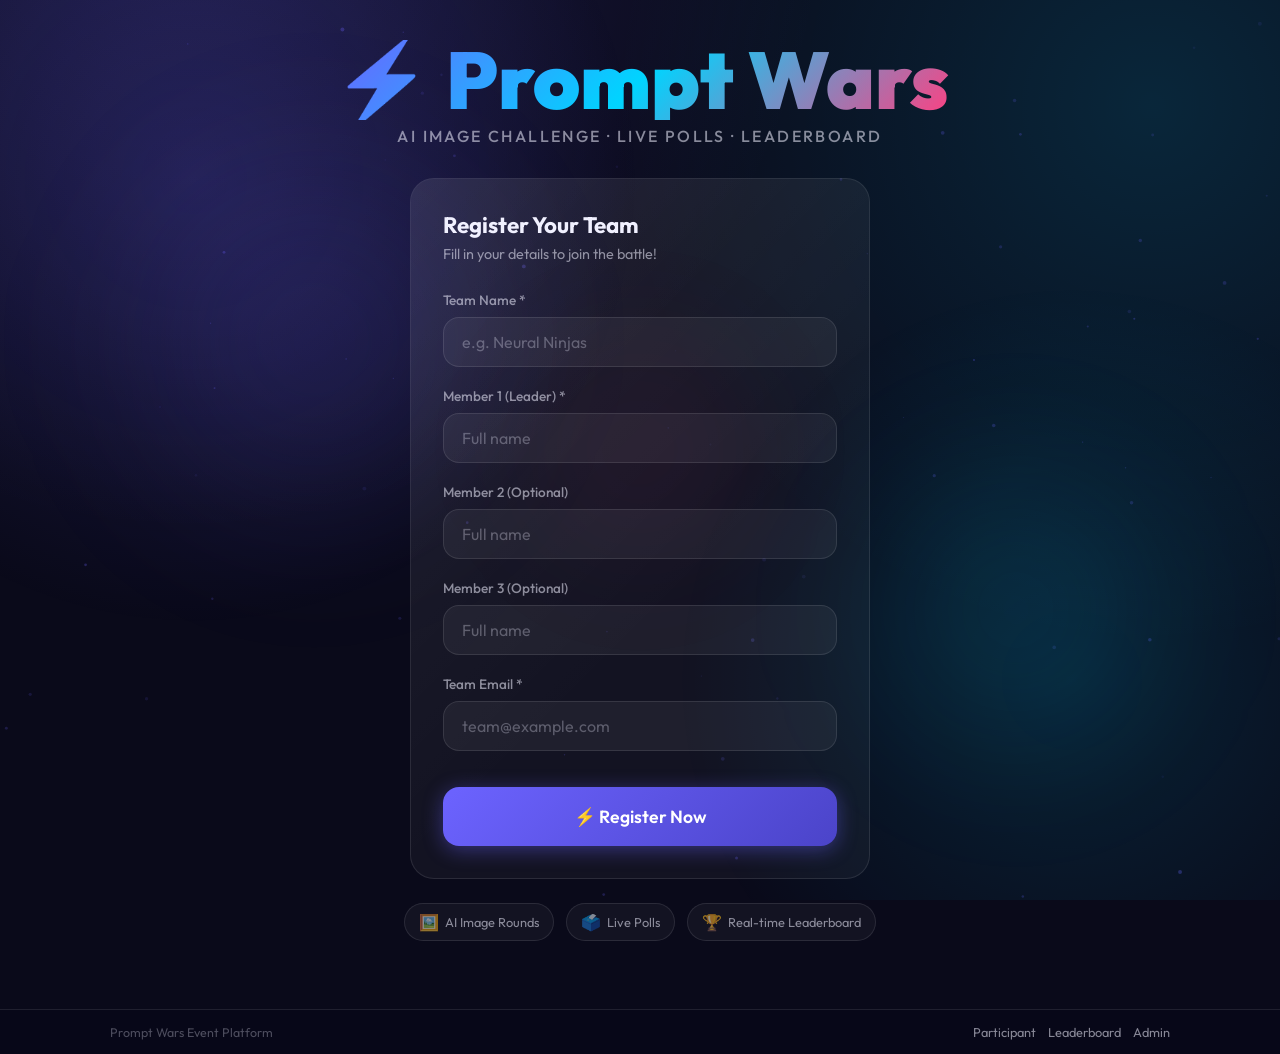
==== index.html @ 33228e89 "Merge pull request #1 from satyam01rajput/aditya align frontend and Apps Script API for end-to-end e" ====
<!DOCTYPE html>
<html lang="en">
<head>
  <meta charset="UTF-8" />
  <meta name="viewport" content="width=device-width, initial-scale=1.0" />
  <title>Prompt Wars — Register</title>
  <meta name="description" content="Register your team for Prompt Wars — the ultimate AI image and poll challenge at your college fest." />
  <link rel="stylesheet" href="assets/css/style.css" />
  <style>
    .hero-section {
      min-height: 100vh;
      display: flex;
      flex-direction: column;
      align-items: center;
      justify-content: center;
      padding: 40px 20px;
    }
    .logo-wrapper {
      margin-bottom: 32px;
      animation: fadeInDown 0.7s cubic-bezier(0.4,0,0.2,1) both;
    }
    .logo-title {
      font-size: clamp(2.8rem, 8vw, 5rem);
      font-weight: 900;
      line-height: 1;
      text-align: center;
      animation: glitch 6s ease-in-out infinite;
      background: linear-gradient(135deg, #6C63FF, #00D4FF 50%, #FF4081);
      -webkit-background-clip: text;
      -webkit-text-fill-color: transparent;
      background-clip: text;
    }
    .logo-sub {
      text-align: center;
      color: var(--text-muted);
      font-size: 1rem;
      margin-top: 6px;
      letter-spacing: 0.15em;
      text-transform: uppercase;
      font-weight: 500;
    }
    .register-card {
      width: 100%;
      max-width: 460px;
      animation: fadeInUp 0.7s 0.2s cubic-bezier(0.4,0,0.2,1) both;
    }
    .card-title {
      font-size: 1.4rem;
      font-weight: 700;
      margin-bottom: 6px;
    }
    .card-subtitle {
      color: var(--text-muted);
      font-size: 0.9rem;
      margin-bottom: 28px;
    }
    .returning-notice {
      padding: 14px 18px;
      border-radius: var(--radius);
      background: rgba(0,212,255,0.08);
      border: 1px solid rgba(0,212,255,0.25);
      color: var(--accent);
      font-size: 0.88rem;
      margin-bottom: 20px;
      display: none;
    }
    .success-card {
      text-align: center;
      display: none;
    }
    .success-icon {
      font-size: 4rem;
      margin-bottom: 16px;
      display: block;
      animation: scaleIn 0.5s cubic-bezier(0.4,0,0.2,1) both;
    }
    .success-team {
      font-size: 1.5rem;
      font-weight: 800;
      background: linear-gradient(135deg, var(--success), var(--accent));
      -webkit-background-clip: text;
      -webkit-text-fill-color: transparent;
      background-clip: text;
    }
    .dots-loader {
      display: flex;
      gap: 6px;
      justify-content: center;
      margin-top: 8px;
    }
    .dots-loader span {
      width: 6px; height: 6px;
      border-radius: 50%;
      background: var(--text-muted);
      animation: dotBounce 1.2s ease-in-out infinite;
    }
    .dots-loader span:nth-child(2) { animation-delay: 0.2s; }
    .dots-loader span:nth-child(3) { animation-delay: 0.4s; }
    @keyframes dotBounce {
      0%, 80%, 100% { transform: scale(0.6); opacity: 0.4; }
      40% { transform: scale(1); opacity: 1; }
    }
    .features-row {
      display: flex;
      gap: 12px;
      justify-content: center;
      flex-wrap: wrap;
      margin-top: 24px;
      animation: fadeIn 0.7s 0.6s both;
    }
    .feature-chip {
      display: flex;
      align-items: center;
      gap: 6px;
      padding: 8px 14px;
      border-radius: 100px;
      background: var(--surface);
      border: 1px solid var(--border);
      font-size: 0.8rem;
      color: var(--text-muted);
    }
    .feature-chip span { font-size: 1rem; }
  </style>
</head>
<body>
  <canvas id="particles-canvas"></canvas>
  <div class="bg-mesh"></div>
  <div class="bg-orb bg-orb-1"></div>
  <div class="bg-orb bg-orb-2"></div>
  <div class="bg-orb bg-orb-3"></div>
  <canvas id="confetti-canvas"></canvas>

  <div class="page-content hero-section">
    <div class="logo-wrapper">
      <h1 class="logo-title">⚡ Prompt Wars</h1>
      <p class="logo-sub">AI Image Challenge · Live Polls · Leaderboard</p>
    </div>

    <!-- Registration Card -->
    <div class="register-card">
      <div class="glass-card" id="register-form-card">
        <h2 class="card-title">Register Your Team</h2>
        <p class="card-subtitle">Fill in your details to join the battle!</p>

        <div class="returning-notice" id="returning-notice">
          ℹ️ This email is already registered. Please use the device you originally registered on.
        </div>

        <form id="register-form" autocomplete="off">
          <div class="form-group">
            <label for="team-name">Team Name *</label>
            <input type="text" id="team-name" class="form-input" placeholder="e.g. Neural Ninjas" required maxlength="50" />
          </div>
          <div class="form-group">
            <label for="member1">Member 1 (Leader) *</label>
            <input type="text" id="member1" class="form-input" placeholder="Full name" required maxlength="60" />
          </div>
          <div class="form-group">
            <label for="member2">Member 2 (Optional)</label>
            <input type="text" id="member2" class="form-input" placeholder="Full name" maxlength="60" />
          </div>
          <div class="form-group">
            <label for="member3">Member 3 (Optional)</label>
            <input type="text" id="member3" class="form-input" placeholder="Full name" maxlength="60" />
          </div>
          <div class="form-group">
            <label for="email">Team Email *</label>
            <input type="email" id="email" class="form-input" placeholder="team@example.com" required maxlength="100" />
            <div class="dots-loader hidden" id="email-checking">
              <span></span><span></span><span></span>
            </div>
          </div>

          <button type="submit" class="btn btn-primary btn-full btn-lg mt-4" id="submit-btn">
            <span id="btn-text">⚡ Register Now</span>
            <div class="spinner hidden" id="btn-spinner"></div>
          </button>
        </form>
      </div>

      <!-- Success Card -->
      <div class="glass-card success-card" id="success-card">
        <span class="success-icon">🎉</span>
        <p class="text-muted text-sm mb-2">Welcome to Prompt Wars!</p>
        <p class="success-team" id="success-team-name">Team Alpha</p>
        <p class="text-muted mt-3 mb-6" style="font-size:0.9rem">You're all set! Redirecting you to the event…</p>
        <div class="progress-bar">
          <div class="progress-fill" id="redirect-progress" style="width:0%"></div>
        </div>
      </div>
    </div>

    <div class="features-row">
      <div class="feature-chip"><span>🖼️</span> AI Image Rounds</div>
      <div class="feature-chip"><span>🗳️</span> Live Polls</div>
      <div class="feature-chip"><span>🏆</span> Real-time Leaderboard</div>
    </div>
  </div>

  <footer class="site-footer">
    <div class="site-footer-inner">
      <p class="site-footer-copy">Prompt Wars Event Platform</p>
      <div class="site-footer-links">
        <a href="participant.html">Participant</a>
        <a href="leaderboard.html">Leaderboard</a>
        <a href="admin.html">Admin</a>
      </div>
    </div>
  </footer>

  <script src="assets/js/config.js"></script>
  <script src="assets/js/utils.js"></script>
  <script>
    // ── Particles ────────────────────────────────────────────
    (function() {
      const canvas = document.getElementById('particles-canvas');
      const ctx = canvas.getContext('2d');
      let particles = [];
      function resize() { canvas.width = window.innerWidth; canvas.height = window.innerHeight; }
      window.addEventListener('resize', resize);
      resize();
      for (let i = 0; i < 70; i++) {
        particles.push({
          x: Math.random() * canvas.width,
          y: Math.random() * canvas.height,
          r: Math.random() * 1.5 + 0.5,
          dx: (Math.random() - 0.5) * 0.3,
          dy: (Math.random() - 0.5) * 0.3,
          o: Math.random() * 0.5 + 0.1
        });
      }
      function draw() {
        ctx.clearRect(0, 0, canvas.width, canvas.height);
        particles.forEach(p => {
          ctx.beginPath();
          ctx.arc(p.x, p.y, p.r, 0, Math.PI * 2);
          ctx.fillStyle = `rgba(108,99,255,${p.o})`;
          ctx.fill();
          p.x += p.dx; p.y += p.dy;
          if (p.x < 0 || p.x > canvas.width)  p.dx *= -1;
          if (p.y < 0 || p.y > canvas.height) p.dy *= -1;
        });
        requestAnimationFrame(draw);
      }
      draw();
    })();

    // ── Confetti ─────────────────────────────────────────────
    function launchConfetti() {
      const canvas = document.getElementById('confetti-canvas');
      const ctx = canvas.getContext('2d');
      canvas.width = window.innerWidth;
      canvas.height = window.innerHeight;
      const pieces = [];
      const colors = ['#6C63FF','#00D4FF','#FF4081','#00E676','#FFD600'];
      for (let i = 0; i < 120; i++) {
        pieces.push({
          x: canvas.width / 2,
          y: canvas.height / 2,
          vx: (Math.random() - 0.5) * 12,
          vy: (Math.random() - 1.5) * 10,
          r: Math.random() * 6 + 3,
          color: colors[Math.floor(Math.random() * colors.length)],
          rot: Math.random() * 360,
          rspeed: (Math.random() - 0.5) * 10,
          life: 1
        });
      }
      function animate() {
        ctx.clearRect(0, 0, canvas.width, canvas.height);
        let alive = false;
        pieces.forEach(p => {
          if (p.life <= 0) return;
          p.y += p.vy; p.vy += 0.25;
          p.x += p.vx; p.vx *= 0.99;
          p.rot += p.rspeed;
          p.life -= 0.012;
          ctx.save();
          ctx.globalAlpha = Math.max(0, p.life);
          ctx.translate(p.x, p.y);
          ctx.rotate(p.rot * Math.PI / 180);
          ctx.fillStyle = p.color;
          ctx.fillRect(-p.r / 2, -p.r / 2, p.r, p.r * 2.5);
          ctx.restore();
          if (p.life > 0) alive = true;
        });
        if (alive) requestAnimationFrame(animate);
        else ctx.clearRect(0, 0, canvas.width, canvas.height);
      }
      animate();
    }

    // ── Registration Logic ────────────────────────────────────
    window.addEventListener('DOMContentLoaded', () => {
      // If already registered, go to participant
      if (isRegistered()) {
        window.location.href = 'participant.html';
        return;
      }

      const form = document.getElementById('register-form');
      const emailInput = document.getElementById('email');
      const submitBtn = document.getElementById('submit-btn');
      const btnText = document.getElementById('btn-text');
      const btnSpinner = document.getElementById('btn-spinner');
      const returningNotice = document.getElementById('returning-notice');
      const emailChecking = document.getElementById('email-checking');

      // Email check on blur
      let emailCheckTimer;
      emailInput.addEventListener('blur', async () => {
        const email = emailInput.value.trim().toLowerCase();
        if (!email || !email.includes('@')) return;
        emailChecking.classList.remove('hidden');
        clearTimeout(emailCheckTimer);
        emailCheckTimer = setTimeout(async () => {
          const res = await callAPI({ action: 'checkEmail', email });
          emailChecking.classList.add('hidden');
          if (res.success && res.exists) {
            returningNotice.style.display = 'block';
            returningNotice.style.animation = 'fadeInUp 0.4s both';
          } else {
            returningNotice.style.display = 'none';
          }
        }, 400);
      });

      form.addEventListener('submit', async (e) => {
        e.preventDefault();
        const teamName  = document.getElementById('team-name').value.trim();
        const member1   = document.getElementById('member1').value.trim();
        const member2   = document.getElementById('member2').value.trim();
        const member3   = document.getElementById('member3').value.trim();
        const email     = emailInput.value.trim().toLowerCase();

        if (!teamName || !member1 || !email) {
          showToast(getErrorMessage('MISSING_FIELDS'), 'error');
          return;
        }

        // Loading state
        submitBtn.disabled = true;
        btnText.textContent = 'Registering…';
        btnSpinner.classList.remove('hidden');

        const res = await callAPI({ action: 'register', teamName, member1, member2, member3, email });

        if (res.success) {
          localStorage.setItem('pw_teamId',    res.teamId);
          localStorage.setItem('pw_authToken', res.authToken);
          localStorage.setItem('pw_email',     email);
          localStorage.setItem('pw_teamName',  teamName);

          // Show success
          document.getElementById('register-form-card').style.display = 'none';
          const successCard = document.getElementById('success-card');
          successCard.style.display = 'block';
          successCard.style.animation = 'scaleIn 0.5s cubic-bezier(0.4,0,0.2,1)';
          document.getElementById('success-team-name').textContent = teamName;
          launchConfetti();

          // Progress bar redirect
          let pct = 0;
          const pBar = document.getElementById('redirect-progress');
          const iv = setInterval(() => {
            pct += 2;
            pBar.style.width = pct + '%';
            if (pct >= 100) { clearInterval(iv); window.location.href = 'participant.html'; }
          }, 60);
        } else {
          submitBtn.disabled = false;
          btnText.textContent = '⚡ Register Now';
          btnSpinner.classList.add('hidden');
          showToast(getErrorMessage(res.error), 'error');
        }
      });
    });
  </script>
</body>
</html>
---- assets/css/style.css ----
@import url("../../style.css");
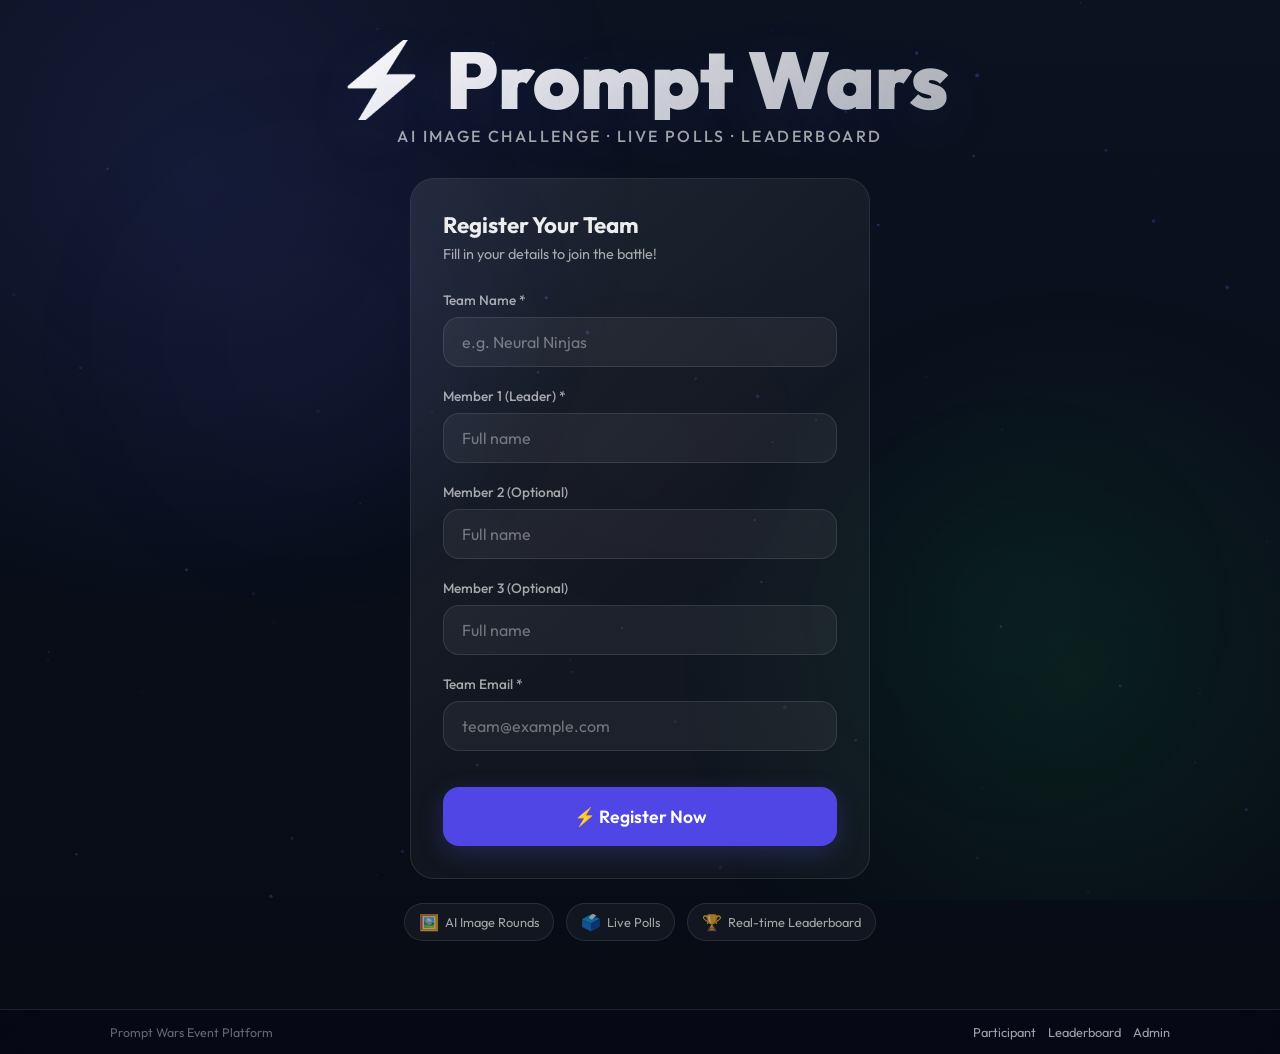
==== commit da8a096d: "Merge pull request #2 from satyam01rajput/aditya Aditya" ====
--- a/index.html
+++ b/index.html
@@ -24,11 +24,12 @@
       font-weight: 900;
       line-height: 1;
       text-align: center;
-      animation: glitch 6s ease-in-out infinite;
-      background: linear-gradient(135deg, #6C63FF, #00D4FF 50%, #FF4081);
+      /* Fun but polished: subtle shimmer instead of glitch */
+      background: linear-gradient(135deg, #FFFFFF, rgba(255,255,255,0.68));
       -webkit-background-clip: text;
       -webkit-text-fill-color: transparent;
       background-clip: text;
+      text-shadow: 0 16px 60px rgba(99,102,241,0.14);
     }
     .logo-sub {
       text-align: center;
@@ -57,9 +58,9 @@
     .returning-notice {
       padding: 14px 18px;
       border-radius: var(--radius);
-      background: rgba(0,212,255,0.08);
-      border: 1px solid rgba(0,212,255,0.25);
-      color: var(--accent);
+      background: rgba(99,102,241,0.10);
+      border: 1px solid rgba(99,102,241,0.22);
+      color: rgba(255,255,255,0.86);
       font-size: 0.88rem;
       margin-bottom: 20px;
       display: none;
@@ -77,7 +78,7 @@
     .success-team {
       font-size: 1.5rem;
       font-weight: 800;
-      background: linear-gradient(135deg, var(--success), var(--accent));
+      background: linear-gradient(135deg, rgba(255,255,255,0.92), rgba(255,255,255,0.60));
       -webkit-background-clip: text;
       -webkit-text-fill-color: transparent;
       background-clip: text;
